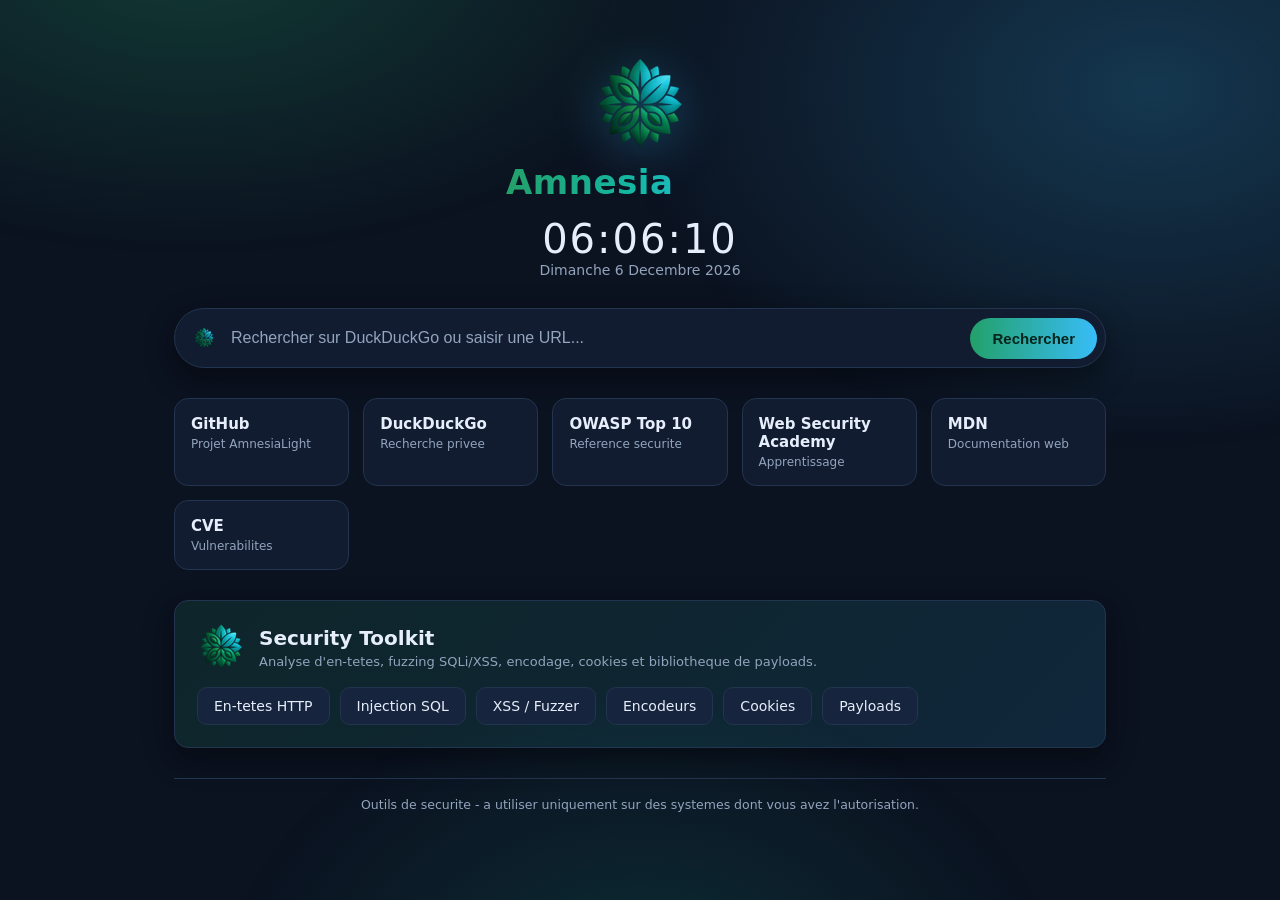
==== extensions/amnesialight-toolkit/newtab.html @ 70dceb0d "Ajoute le toolkit securite (extension), outils pentest et polish visuel - Extension AmnesiaLight Too" ====
<!DOCTYPE html>
<html lang="fr">
<head>
  <meta charset="utf-8" />
  <meta name="viewport" content="width=device-width, initial-scale=1" />
  <title>AmnesiaLight - Nouvel onglet</title>
  <link rel="stylesheet" href="newtab.css" />
</head>
<body>
  <div class="bg-glow"></div>

  <main class="page">
    <header class="hero">
      <img class="logo" src="icons/icon96.png" alt="AmnesiaLight" />
      <h1 class="brand">Amnesia<span>Light</span></h1>
      <div class="clock" id="clock">
        <div class="clock-time" id="clockTime">--:--:--</div>
        <div class="clock-date" id="clockDate">-</div>
      </div>
    </header>

    <section class="search">
      <form class="search-form" action="https://duckduckgo.com/" method="get" target="_top">
        <img class="search-icon" src="icons/icon32.png" alt="" />
        <input
          class="search-input"
          type="text"
          name="q"
          autocomplete="off"
          autofocus
          placeholder="Rechercher sur DuckDuckGo ou saisir une URL..." />
        <button class="search-button" type="submit">Rechercher</button>
      </form>
    </section>

    <section class="tiles" aria-label="Acces rapides">
      <a class="tile" href="https://github.com/urbanyl/AmnesiaLight" target="_blank" rel="noreferrer">
        <span class="tile-title">GitHub</span>
        <span class="tile-sub">Projet AmnesiaLight</span>
      </a>
      <a class="tile" href="https://duckduckgo.com/" target="_blank" rel="noreferrer">
        <span class="tile-title">DuckDuckGo</span>
        <span class="tile-sub">Recherche privee</span>
      </a>
      <a class="tile" href="https://owasp.org/www-project-top-ten/" target="_blank" rel="noreferrer">
        <span class="tile-title">OWASP Top 10</span>
        <span class="tile-sub">Reference securite</span>
      </a>
      <a class="tile" href="https://portswigger.net/web-security" target="_blank" rel="noreferrer">
        <span class="tile-title">Web Security Academy</span>
        <span class="tile-sub">Apprentissage</span>
      </a>
      <a class="tile" href="https://developer.mozilla.org/" target="_blank" rel="noreferrer">
        <span class="tile-title">MDN</span>
        <span class="tile-sub">Documentation web</span>
      </a>
      <a class="tile" href="https://cve.mitre.org/" target="_blank" rel="noreferrer">
        <span class="tile-title">CVE</span>
        <span class="tile-sub">Vulnerabilites</span>
      </a>
    </section>

    <section class="toolkit-card">
      <div class="toolkit-head">
        <img class="toolkit-logo" src="icons/icon48.png" alt="" />
        <div>
          <h2>Security Toolkit</h2>
          <p>Analyse d'en-tetes, fuzzing SQLi/XSS, encodage, cookies et bibliotheque de payloads.</p>
        </div>
      </div>
      <div class="toolkit-actions">
        <a class="btn" href="toolkit.html?panel=headers" target="_blank" rel="noreferrer">En-tetes HTTP</a>
        <a class="btn" href="toolkit.html?panel=sqli" target="_blank" rel="noreferrer">Injection SQL</a>
        <a class="btn" href="toolkit.html?panel=xss" target="_blank" rel="noreferrer">XSS / Fuzzer</a>
        <a class="btn" href="toolkit.html?panel=encoders" target="_blank" rel="noreferrer">Encodeurs</a>
        <a class="btn" href="toolkit.html?panel=cookies" target="_blank" rel="noreferrer">Cookies</a>
        <a class="btn" href="toolkit.html?panel=payloads" target="_blank" rel="noreferrer">Payloads</a>
      </div>
    </section>

    <footer class="banner">
      Outils de securite - a utiliser uniquement sur des systemes dont vous avez l'autorisation.
    </footer>
  </main>

  <script src="newtab.js"></script>
</body>
</html>
---- extensions/amnesialight-toolkit/newtab.css ----
/* newtab.css - AmnesiaLight palette verte -> bleue, theme sombre */

:root {
  --al-green: #23a06a;
  --al-teal: #14b8a6;
  --al-sky: #38bdf8;
  --al-bg: #0b1220;
  --al-bg-2: #0f172a;
  --al-surface: #111c30;
  --al-surface-2: #16243d;
  --al-border: #23344f;
  --al-text: #e6eefb;
  --al-muted: #93a4bd;
  --al-radius: 14px;
  --al-shadow: 0 10px 30px rgba(0, 0, 0, 0.45);
}

* { box-sizing: border-box; }

html, body {
  margin: 0;
  padding: 0;
  min-height: 100%;
  background: var(--al-bg);
  color: var(--al-text);
  font-family: "Segoe UI", system-ui, -apple-system, Roboto, Arial, sans-serif;
}

body {
  position: relative;
  overflow-x: hidden;
}

.bg-glow {
  position: fixed;
  inset: 0;
  background:
    radial-gradient(900px 500px at 15% -5%, rgba(35, 160, 106, 0.28), transparent 60%),
    radial-gradient(900px 600px at 90% 10%, rgba(56, 189, 248, 0.22), transparent 60%),
    radial-gradient(700px 500px at 50% 110%, rgba(20, 184, 166, 0.16), transparent 60%);
  pointer-events: none;
  z-index: 0;
}

.page {
  position: relative;
  z-index: 1;
  max-width: 980px;
  margin: 0 auto;
  padding: 56px 24px 40px;
  display: flex;
  flex-direction: column;
  gap: 30px;
}

.hero {
  text-align: center;
  display: flex;
  flex-direction: column;
  align-items: center;
  gap: 10px;
}

.logo {
  width: 96px;
  height: 96px;
  filter: drop-shadow(0 8px 24px rgba(56, 189, 248, 0.35));
}

.brand {
  margin: 0;
  font-size: 34px;
  letter-spacing: 0.5px;
  font-weight: 700;
  background: linear-gradient(90deg, var(--al-green), var(--al-teal), var(--al-sky));
  -webkit-background-clip: text;
  background-clip: text;
  color: transparent;
}

.brand span { opacity: 0.85; }

.clock { margin-top: 4px; }

.clock-time {
  font-size: 40px;
  font-weight: 300;
  font-variant-numeric: tabular-nums;
  letter-spacing: 2px;
}

.clock-date {
  color: var(--al-muted);
  text-transform: capitalize;
  font-size: 14px;
}

.search-form {
  display: flex;
  align-items: center;
  gap: 10px;
  background: var(--al-surface);
  border: 1px solid var(--al-border);
  border-radius: 999px;
  padding: 8px 8px 8px 18px;
  box-shadow: var(--al-shadow);
}

.search-icon { width: 22px; height: 22px; opacity: 0.85; }

.search-input {
  flex: 1;
  background: transparent;
  border: none;
  outline: none;
  color: var(--al-text);
  font-size: 16px;
  padding: 12px 6px;
}

.search-input::placeholder { color: var(--al-muted); }

.search-button {
  border: none;
  cursor: pointer;
  color: #04231a;
  font-weight: 600;
  font-size: 15px;
  padding: 12px 22px;
  border-radius: 999px;
  background: linear-gradient(90deg, var(--al-green), var(--al-sky));
}

.search-button:hover { filter: brightness(1.08); }

.tiles {
  display: grid;
  grid-template-columns: repeat(auto-fill, minmax(150px, 1fr));
  gap: 14px;
}

.tile {
  display: flex;
  flex-direction: column;
  gap: 4px;
  text-decoration: none;
  color: var(--al-text);
  background: var(--al-surface);
  border: 1px solid var(--al-border);
  border-radius: var(--al-radius);
  padding: 16px;
  transition: transform 0.12s ease, border-color 0.12s ease, background 0.12s ease;
}

.tile:hover {
  transform: translateY(-2px);
  border-color: var(--al-teal);
  background: var(--al-surface-2);
}

.tile-title { font-weight: 600; font-size: 15px; }
.tile-sub { color: var(--al-muted); font-size: 12px; }

.toolkit-card {
  background: linear-gradient(135deg, rgba(35, 160, 106, 0.14), rgba(56, 189, 248, 0.12));
  border: 1px solid var(--al-border);
  border-radius: var(--al-radius);
  padding: 22px;
  box-shadow: var(--al-shadow);
}

.toolkit-head {
  display: flex;
  gap: 14px;
  align-items: center;
  margin-bottom: 16px;
}

.toolkit-logo { width: 48px; height: 48px; }

.toolkit-head h2 { margin: 0 0 4px; font-size: 20px; }
.toolkit-head p { margin: 0; color: var(--al-muted); font-size: 13px; }

.toolkit-actions {
  display: flex;
  flex-wrap: wrap;
  gap: 10px;
}

.btn {
  text-decoration: none;
  color: var(--al-text);
  background: var(--al-surface-2);
  border: 1px solid var(--al-border);
  border-radius: 10px;
  padding: 10px 16px;
  font-size: 14px;
  transition: border-color 0.12s ease, background 0.12s ease, color 0.12s ease;
}

.btn:hover {
  border-color: var(--al-sky);
  background: rgba(56, 189, 248, 0.12);
}

.banner {
  text-align: center;
  color: var(--al-muted);
  font-size: 12.5px;
  border-top: 1px solid var(--al-border);
  padding-top: 18px;
}

@media (prefers-reduced-motion: reduce) {
  * { transition: none !important; }
}
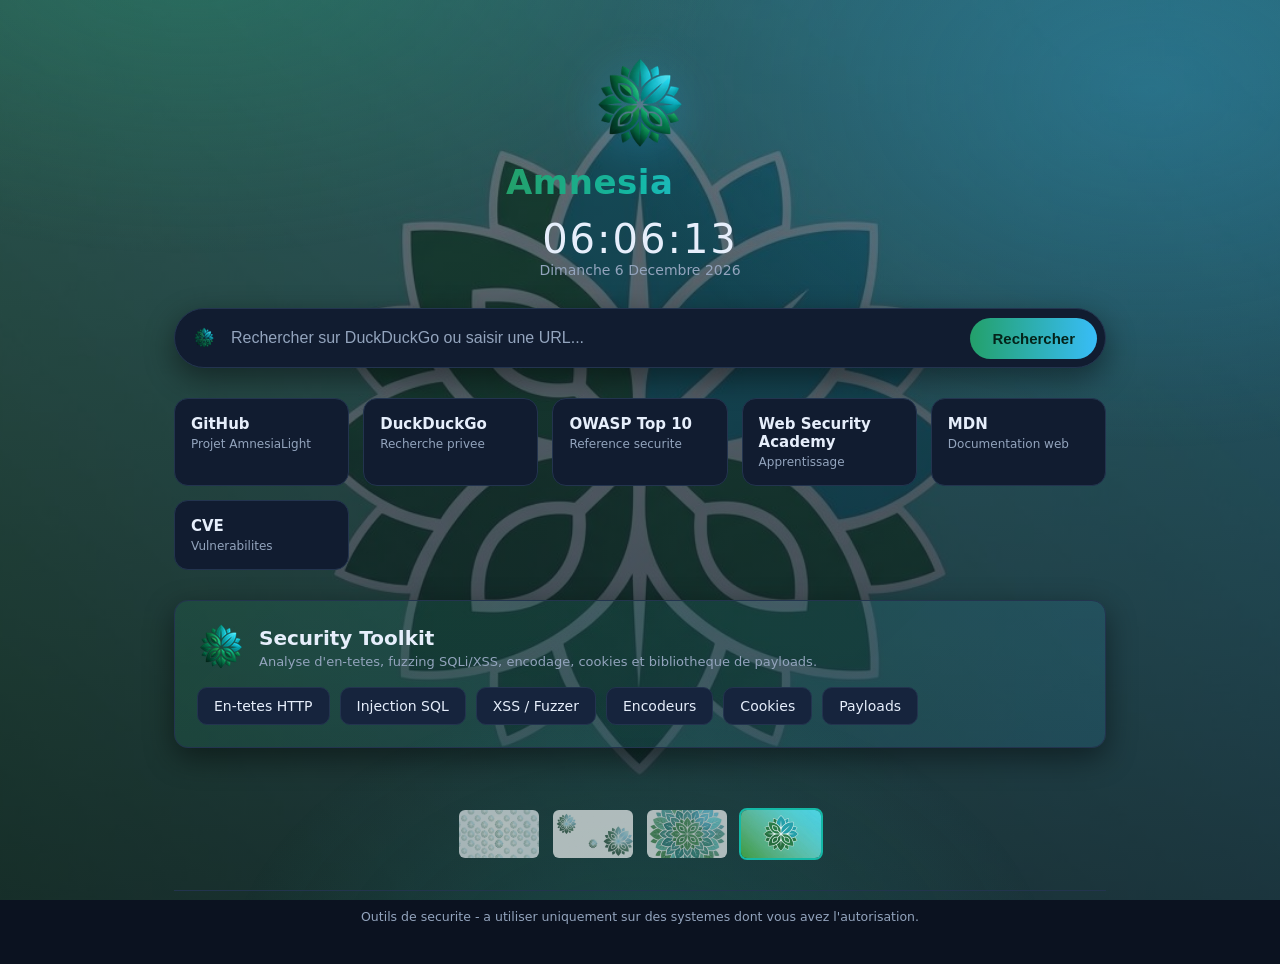
==== commit 921f2ff2: "Galerie de fonds d'ecran AmnesiaLight (nouvel onglet, toolkit, popup, pages) - 4 fonds: motif de lot" ====
--- a/extensions/amnesialight-toolkit/newtab.html
+++ b/extensions/amnesialight-toolkit/newtab.html
@@ -78,6 +78,8 @@
       </div>
     </section>
 
+    <section class="wallpaper-picker" id="wallpaperPicker" aria-label="Fond d'ecran"></section>
+
     <footer class="banner">
       Outils de securite - a utiliser uniquement sur des systemes dont vous avez l'autorisation.
     </footer>
--- a/extensions/amnesialight-toolkit/newtab.css
+++ b/extensions/amnesialight-toolkit/newtab.css
@@ -31,6 +31,43 @@
   overflow-x: hidden;
 }
 
+/* Fond d'ecran AmnesiaLight : choisi dans la galerie (--al-wallpaper) */
+body {
+  background-color: #0b1220;
+  background-image:
+    linear-gradient(rgba(11, 18, 32, 0.58), rgba(11, 18, 32, 0.80)),
+    var(--al-wallpaper, url("wallpapers/wp4.jpg"));
+  background-size: cover, cover;
+  background-position: center, center;
+  background-repeat: no-repeat, no-repeat;
+  background-attachment: fixed, fixed;
+}
+
+.page { position: relative; z-index: 1; }
+
+/* Galerie de fonds d'ecran */
+.wallpaper-picker {
+  display: flex;
+  gap: 10px;
+  justify-content: center;
+  flex-wrap: wrap;
+  margin: 30px auto 0;
+}
+
+.wall-thumb {
+  width: 84px;
+  height: 52px;
+  object-fit: cover;
+  border: 2px solid transparent;
+  border-radius: 8px;
+  cursor: pointer;
+  opacity: 0.65;
+  transition: opacity 0.15s ease, border-color 0.15s ease, transform 0.15s ease;
+}
+
+.wall-thumb:hover { opacity: 1; transform: translateY(-2px); }
+.wall-thumb.active { border-color: var(--al-teal); opacity: 1; }
+
 .bg-glow {
   position: fixed;
   inset: 0;
